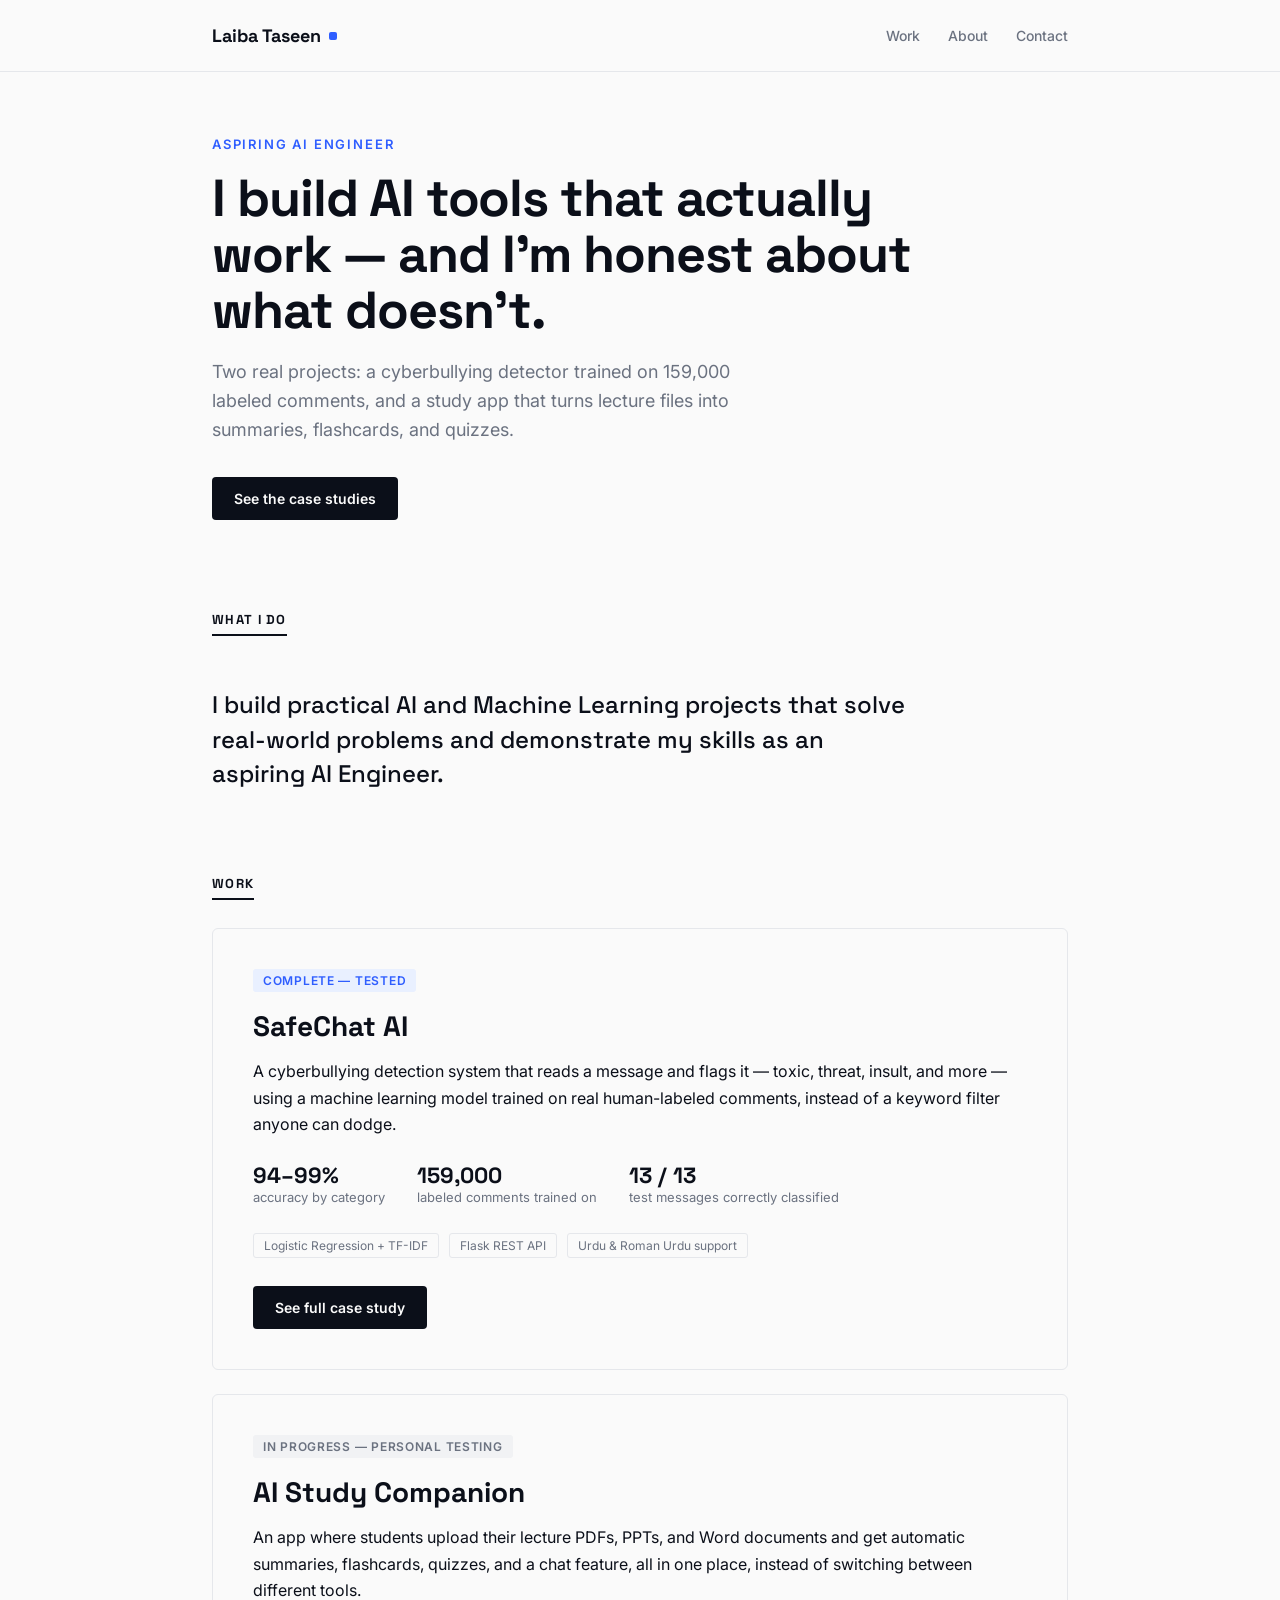
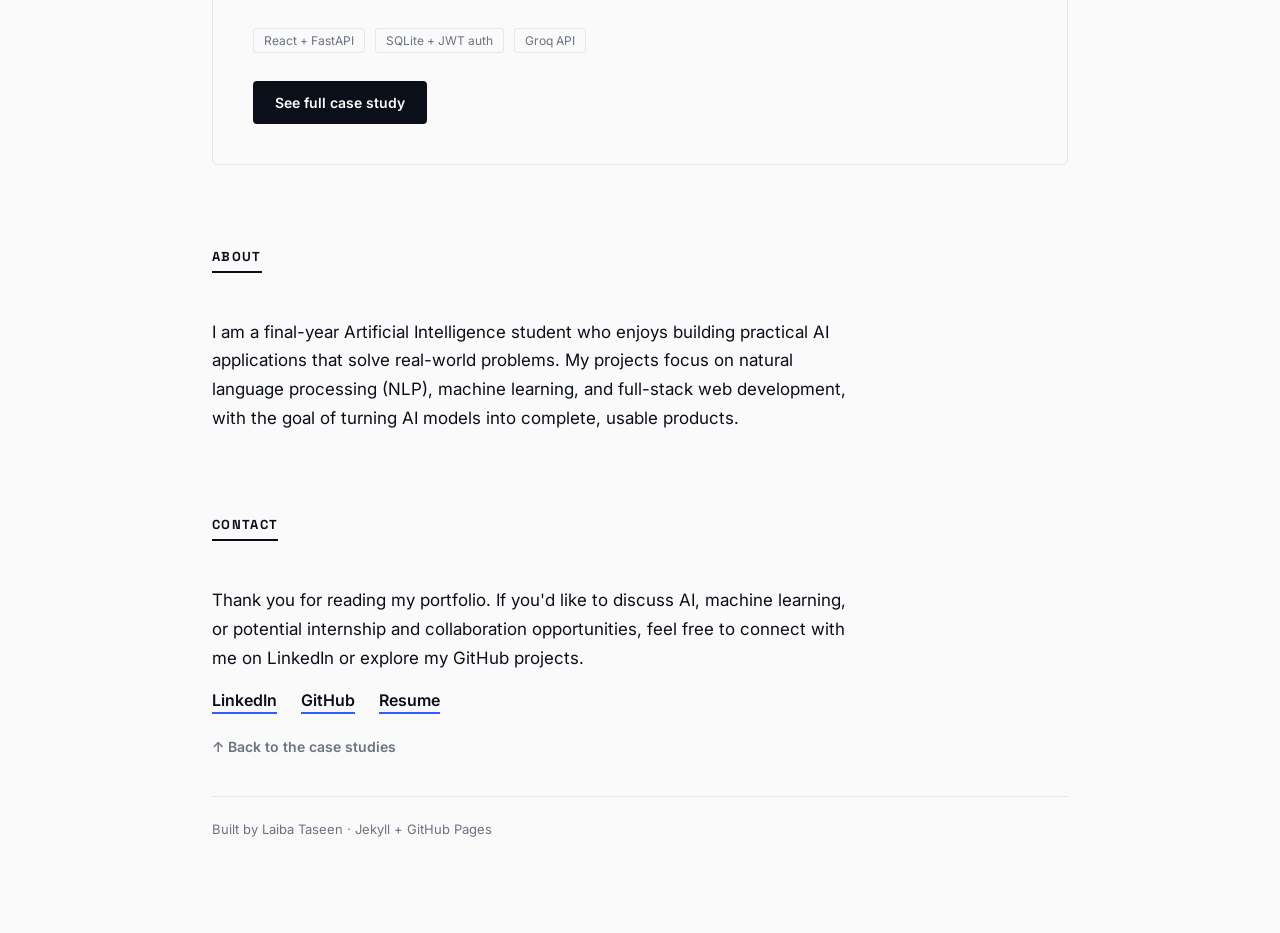
==== index.html @ e59ad2d5 "Add Resume link to contact section in index.html" ====
<!DOCTYPE html>
<html lang="en">
<head>
<meta charset="UTF-8">
<title>Laiba Taseen — AI Engineer Portfolio</title>
<meta name="viewport" content="width=device-width, initial-scale=1.0">
<meta name="description" content="AI portfolio of Laiba Taseen — SafeChat AI cyberbullying detection and AI Study Companion.">
<link rel="preconnect" href="https://fonts.googleapis.com">
<link href="https://fonts.googleapis.com/css2?family=Space+Grotesk:wght@500;700&family=Inter:wght@400;500;600&display=swap" rel="stylesheet">
<link rel="stylesheet" href="assets/style.css">
</head>
<body>

<nav class="site-nav">
  <div class="site-nav-inner">
    <a href="index.html" class="site-logo">Laiba Taseen<span class="dot"></span></a>
    <div class="site-links">
      <a href="#work">Work</a>
      <a href="#about">About</a>
      <a href="#contact">Contact</a>
    </div>
  </div>
</nav>

<div class="page">

  <section id="hero" style="margin-bottom:88px;">
    <div class="kicker">Aspiring AI Engineer</div>
    <h1>I build AI tools that actually work — and I'm honest about what doesn't.</h1>
    <p class="sub">Two real projects: a cyberbullying detector trained on 159,000 labeled comments, and a study app that turns lecture files into summaries, flashcards, and quizzes.</p>
    <a href="#work" class="btn btn-primary">See the case studies</a>
  </section>

  <section id="proof">
    <div class="section-label">What I do</div>
    <p class="proof">I build practical AI and Machine Learning projects that solve real-world problems and demonstrate my skills as an aspiring AI Engineer.</p>
  </section>

  <section id="work">
    <div class="section-label">Work</div>

    <div class="case-card" style="margin-bottom:24px;">
      <span class="case-status status-live">Complete — tested</span>
      <h3 class="case-title">SafeChat AI</h3>
      <p class="case-summary">A cyberbullying detection system that reads a message and flags it — toxic, threat, insult, and more — using a machine learning model trained on real human-labeled comments, instead of a keyword filter anyone can dodge.</p>
      <div class="stat-row">
        <div>
          <div class="stat-num">94–99%</div>
          <div class="stat-label">accuracy by category</div>
        </div>
        <div>
          <div class="stat-num">159,000</div>
          <div class="stat-label">labeled comments trained on</div>
        </div>
        <div>
          <div class="stat-num">13 / 13</div>
          <div class="stat-label">test messages correctly classified</div>
        </div>
      </div>
      <div class="case-meta-row">
        <span class="tag">Logistic Regression + TF-IDF</span>
        <span class="tag">Flask REST API</span>
        <span class="tag">Urdu &amp; Roman Urdu support</span>
      </div>
      <a href="safechat-ai.html" class="btn btn-primary">See full case study</a>
    </div>

    <div class="case-card">
      <span class="case-status status-progress">In progress — personal testing</span>
      <h3 class="case-title">AI Study Companion</h3>
      <p class="case-summary">An app where students upload their lecture PDFs, PPTs, and Word documents and get automatic summaries, flashcards, quizzes, and a chat feature, all in one place, instead of switching between different tools.</p>
      <div class="case-meta-row">
        <span class="tag">React + FastAPI</span>
        <span class="tag">SQLite + JWT auth</span>
        <span class="tag">Groq API</span>
      </div>
      <a href="study-companion.html" class="btn btn-primary">See full case study</a>
    </div>
  </section>

  <section id="about">
    <div class="section-label">About</div>
    <p class="about-text">I am a final-year Artificial Intelligence student who enjoys building practical AI applications that solve real-world problems. My projects focus on natural language processing (NLP), machine learning, and full-stack web development, with the goal of turning AI models into complete, usable products.</p>
  </section>

  <section id="contact" style="margin-bottom:40px;">
    <div class="section-label">Contact</div>
    <p class="about-text">Thank you for reading my portfolio. If you'd like to discuss AI, machine learning, or potential internship and collaboration opportunities, feel free to connect with me on LinkedIn or explore my GitHub projects.</p>
    <div class="contact-links">
      <a href="https://www.linkedin.com/in/laiba-taseen-3824a132b" target="_blank" rel="noopener">LinkedIn</a>
      <a href="https://github.com/LaibaTaseen" target="_blank" rel="noopener">GitHub</a>
      <a href="https://github.com/LaibaTaseen/laiba-portfolio/blob/main/assets/Laiba%20Taseen.pdf" target="_blank" rel="noopener">Resume</a>
    </div>
    <a href="#work" class="back-link" style="margin-top:24px;">↑ Back to the case studies</a>
  </section>

  <footer>
    Built by Laiba Taseen · Jekyll + GitHub Pages
  </footer>

</div>
</body>
</html>
---- assets/style.css ----
:root {
  --ink: #0B0F19;
  --paper: #FAFAFA;
  --blue: #2F5EFF;
  --slate: #6B7280;
  --line: #E5E7EB;
}
* { box-sizing: border-box; }
html { scroll-behavior: smooth; }
body {
  margin: 0;
  background: var(--paper);
  color: var(--ink);
  font-family: 'Inter', sans-serif;
  -webkit-font-smoothing: antialiased;
}
.page {
  max-width: 920px;
  margin: 0 auto;
  padding: 0 32px 96px;
}

/* Nav */
nav.site-nav {
  border-bottom: 1px solid var(--line);
  margin-bottom: 64px;
}
.site-nav-inner {
  max-width: 920px;
  margin: 0 auto;
  padding: 24px 32px;
  display: flex;
  justify-content: space-between;
  align-items: center;
}
.site-logo {
  font-family: 'Space Grotesk', sans-serif;
  font-weight: 700;
  font-size: 18px;
  color: var(--ink);
  text-decoration: none;
  display: flex;
  align-items: center;
  gap: 8px;
}
.site-logo .dot {
  width: 8px;
  height: 8px;
  background: var(--blue);
  border-radius: 2px;
  display: inline-block;
}
.site-links { display: flex; gap: 28px; }
.site-links a {
  font-size: 14px;
  font-weight: 500;
  color: var(--slate);
  text-decoration: none;
}
.site-links a:hover { color: var(--ink); }

/* Hero */
.kicker {
  font-family: 'Inter', sans-serif;
  font-weight: 600;
  font-size: 13px;
  letter-spacing: 0.14em;
  text-transform: uppercase;
  color: var(--blue);
  margin-bottom: 18px;
}
h1 {
  font-family: 'Space Grotesk', sans-serif;
  font-weight: 700;
  font-size: 52px;
  line-height: 1.08;
  letter-spacing: -0.02em;
  margin: 0 0 20px;
  max-width: 780px;
}
.sub {
  font-size: 18px;
  color: var(--slate);
  max-width: 560px;
  line-height: 1.6;
  margin: 0 0 32px;
}
.btn {
  display: inline-block;
  font-family: 'Inter', sans-serif;
  font-weight: 600;
  font-size: 14px;
  text-decoration: none;
  padding: 13px 22px;
  border-radius: 4px;
}
.btn-primary {
  background: var(--ink);
  color: var(--paper);
}
.btn-primary:hover { background: var(--blue); }
.btn-secondary {
  border: 1px solid var(--line);
  color: var(--ink);
  margin-left: 12px;
}
.btn-secondary:hover { border-color: var(--ink); }

section { margin-bottom: 80px; scroll-margin-top: 32px; }
.section-label {
  font-family: 'Space Grotesk', sans-serif;
  font-weight: 700;
  font-size: 13px;
  letter-spacing: 0.1em;
  text-transform: uppercase;
  color: var(--ink);
  border-bottom: 2px solid var(--ink);
  display: inline-block;
  padding-bottom: 6px;
  margin-bottom: 28px;
}

/* Proof statement */
.proof {
  font-family: 'Space Grotesk', sans-serif;
  font-weight: 500;
  font-size: 24px;
  line-height: 1.45;
  max-width: 700px;
  color: var(--ink);
}

/* Case preview cards */
.case-card {
  border: 1px solid var(--line);
  border-radius: 6px;
  padding: 40px;
}
.case-status {
  display: inline-block;
  font-size: 12px;
  font-weight: 600;
  letter-spacing: 0.06em;
  text-transform: uppercase;
  padding: 4px 10px;
  border-radius: 3px;
  margin-bottom: 16px;
}
.status-live { background: #E9F0FF; color: var(--blue); }
.status-progress { background: #F1F2F4; color: var(--slate); }
.case-title {
  font-family: 'Space Grotesk', sans-serif;
  font-weight: 700;
  font-size: 28px;
  margin: 0 0 14px;
}
.case-summary {
  font-size: 16px;
  line-height: 1.65;
  color: var(--ink);
  margin: 0 0 24px;
}
.case-meta-row {
  display: flex;
  flex-wrap: wrap;
  gap: 10px;
  margin-bottom: 28px;
}
.tag {
  font-size: 12px;
  color: var(--slate);
  border: 1px solid var(--line);
  border-radius: 3px;
  padding: 4px 10px;
}
.stat-row {
  display: flex;
  gap: 32px;
  margin-bottom: 28px;
  flex-wrap: wrap;
}
.stat-num {
  font-family: 'Space Grotesk', sans-serif;
  font-weight: 700;
  font-size: 22px;
  color: var(--ink);
}
.stat-label {
  font-size: 13px;
  color: var(--slate);
}

/* About */
.about-text {
  font-size: 17px;
  line-height: 1.7;
  max-width: 640px;
  color: var(--ink);
}

/* Contact */
.contact-links {
  display: flex;
  gap: 24px;
  margin-top: 8px;
}
.contact-links a {
  font-weight: 600;
  color: var(--ink);
  text-decoration: none;
  border-bottom: 2px solid var(--blue);
  padding-bottom: 2px;
}

footer {
  border-top: 1px solid var(--line);
  margin-top: 40px;
  padding-top: 24px;
  font-size: 13px;
  color: var(--slate);
}

/* Case study page */
.case-page-header { margin-bottom: 56px; }
.case-page-title {
  font-family: 'Space Grotesk', sans-serif;
  font-weight: 700;
  font-size: 44px;
  line-height: 1.08;
  letter-spacing: -0.02em;
  margin: 16px 0 20px;
  max-width: 780px;
}
.case-page-summary {
  font-size: 18px;
  color: var(--slate);
  max-width: 620px;
  line-height: 1.6;
}
.beat {
  margin-bottom: 56px;
}
.beat-label {
  font-family: 'Space Grotesk', sans-serif;
  font-weight: 700;
  font-size: 13px;
  letter-spacing: 0.1em;
  text-transform: uppercase;
  color: var(--blue);
  margin-bottom: 18px;
}
.beat p {
  font-size: 17px;
  line-height: 1.7;
  margin: 0 0 16px;
  max-width: 720px;
}
.callout {
  border-left: 3px solid var(--blue);
  padding: 4px 0 4px 22px;
  margin: 28px 0;
}
.callout p {
  font-size: 16px;
  color: var(--ink);
  margin: 0;
}
.back-link {
  display: inline-block;
  margin-top: 8px;
  font-size: 14px;
  font-weight: 600;
  color: var(--slate);
  text-decoration: none;
}
.back-link:hover { color: var(--ink); }

@media (max-width: 640px) {
  .site-nav-inner { flex-direction: column; gap: 16px; align-items: flex-start; }
  h1 { font-size: 34px; }
  .case-page-title { font-size: 30px; }
  .case-card { padding: 24px; }
  .stat-row { gap: 20px; }
  .btn-secondary { margin-left: 0; margin-top: 12px; }
}
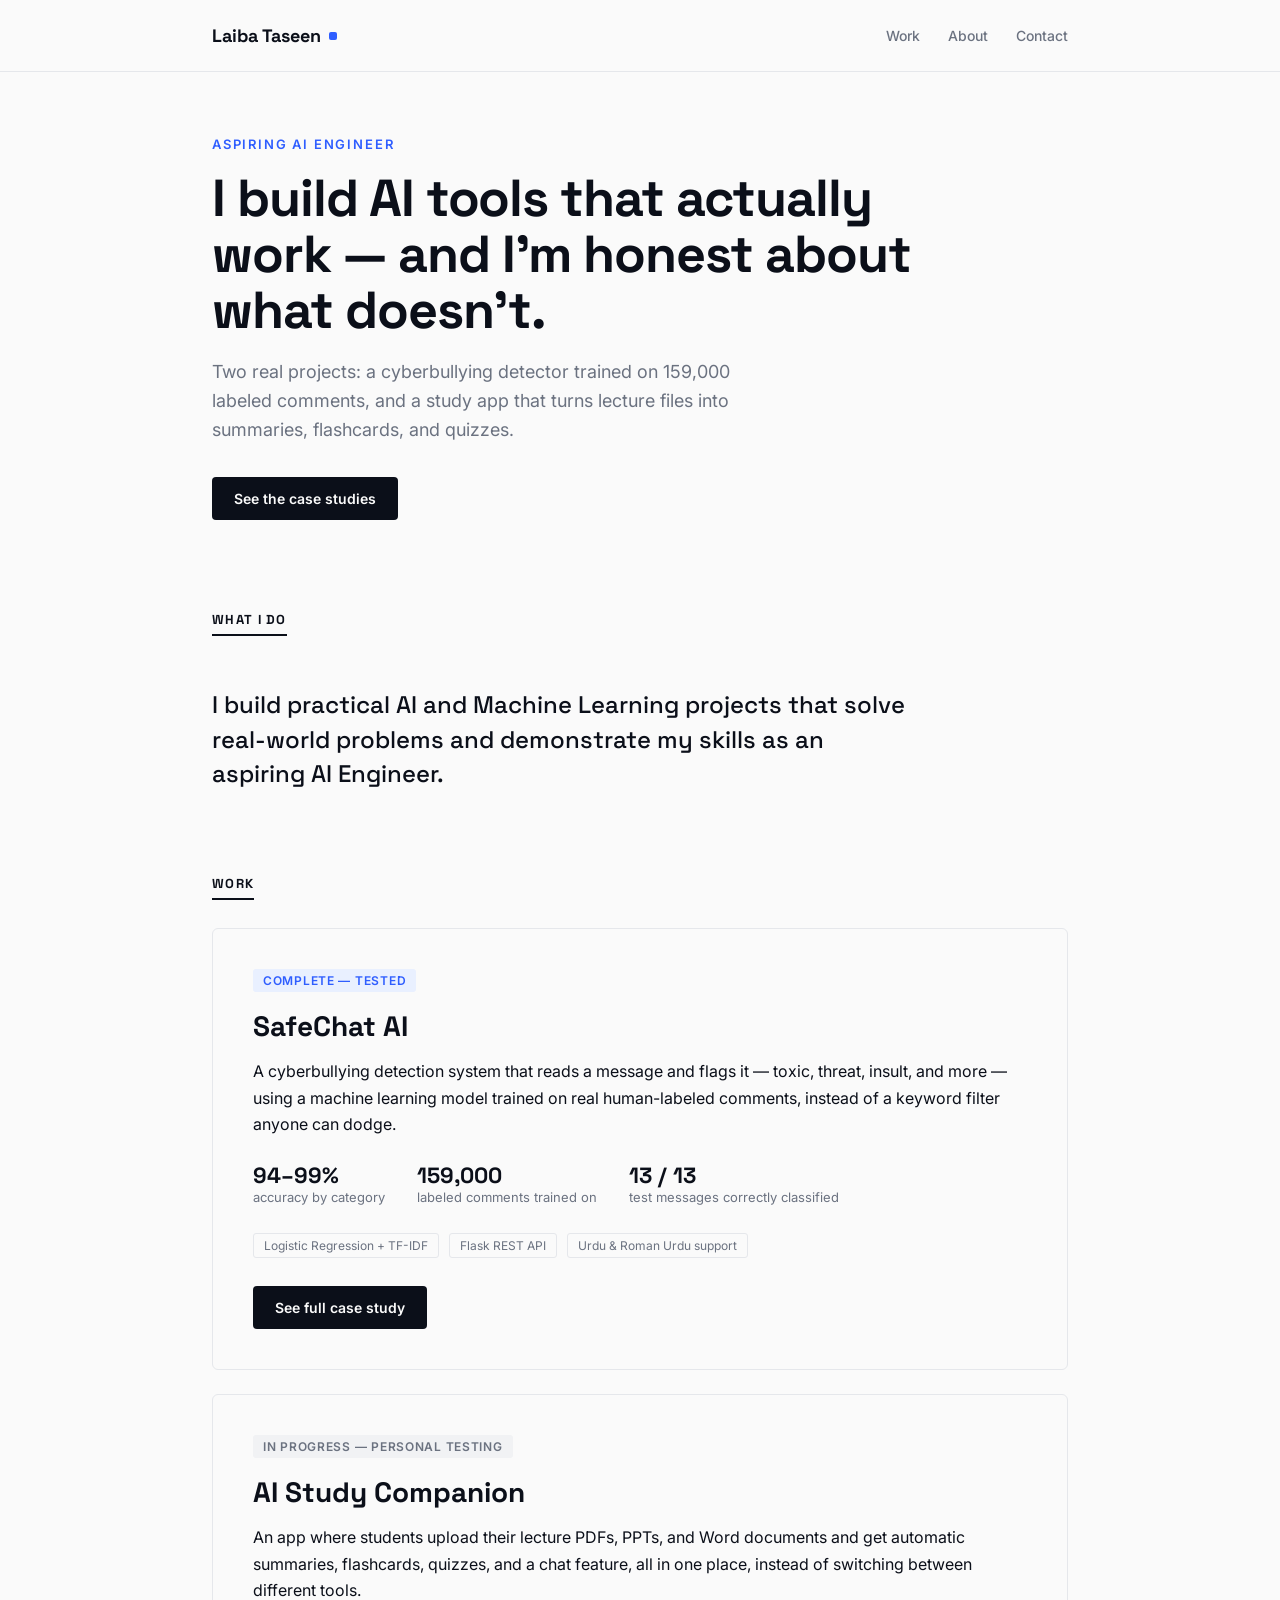
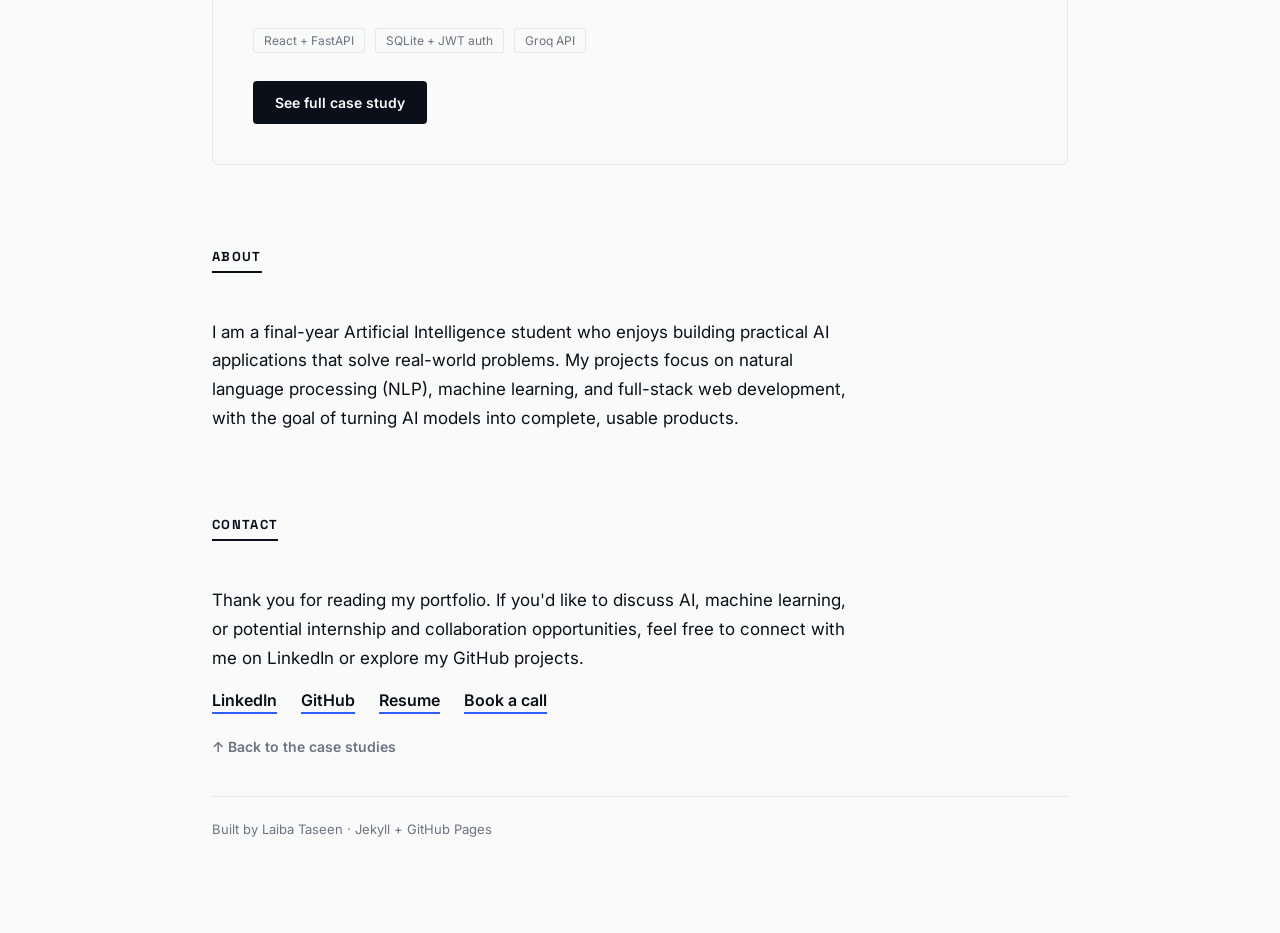
==== commit 9616a076: "Add 'Book a call' link to contact section" ====
--- a/index.html
+++ b/index.html
@@ -89,7 +89,8 @@
     <div class="contact-links">
       <a href="https://www.linkedin.com/in/laiba-taseen-3824a132b" target="_blank" rel="noopener">LinkedIn</a>
       <a href="https://github.com/LaibaTaseen" target="_blank" rel="noopener">GitHub</a>
-      <a href="https://github.com/LaibaTaseen/laiba-portfolio/blob/main/assets/Laiba%20Taseen.pdf" target="_blank" rel="noopener">Resume</a>
+     <a href="https://laibataseen.github.io/laiba-portfolio/assets/Laiba%20Taseen.pdf" target="_blank" rel="noopener">Resume</a>
+      <a href="https://calendly.com/laibataseen99/30min" target="_blank" rel="noopener">Book a call</a>
     </div>
     <a href="#work" class="back-link" style="margin-top:24px;">↑ Back to the case studies</a>
   </section>
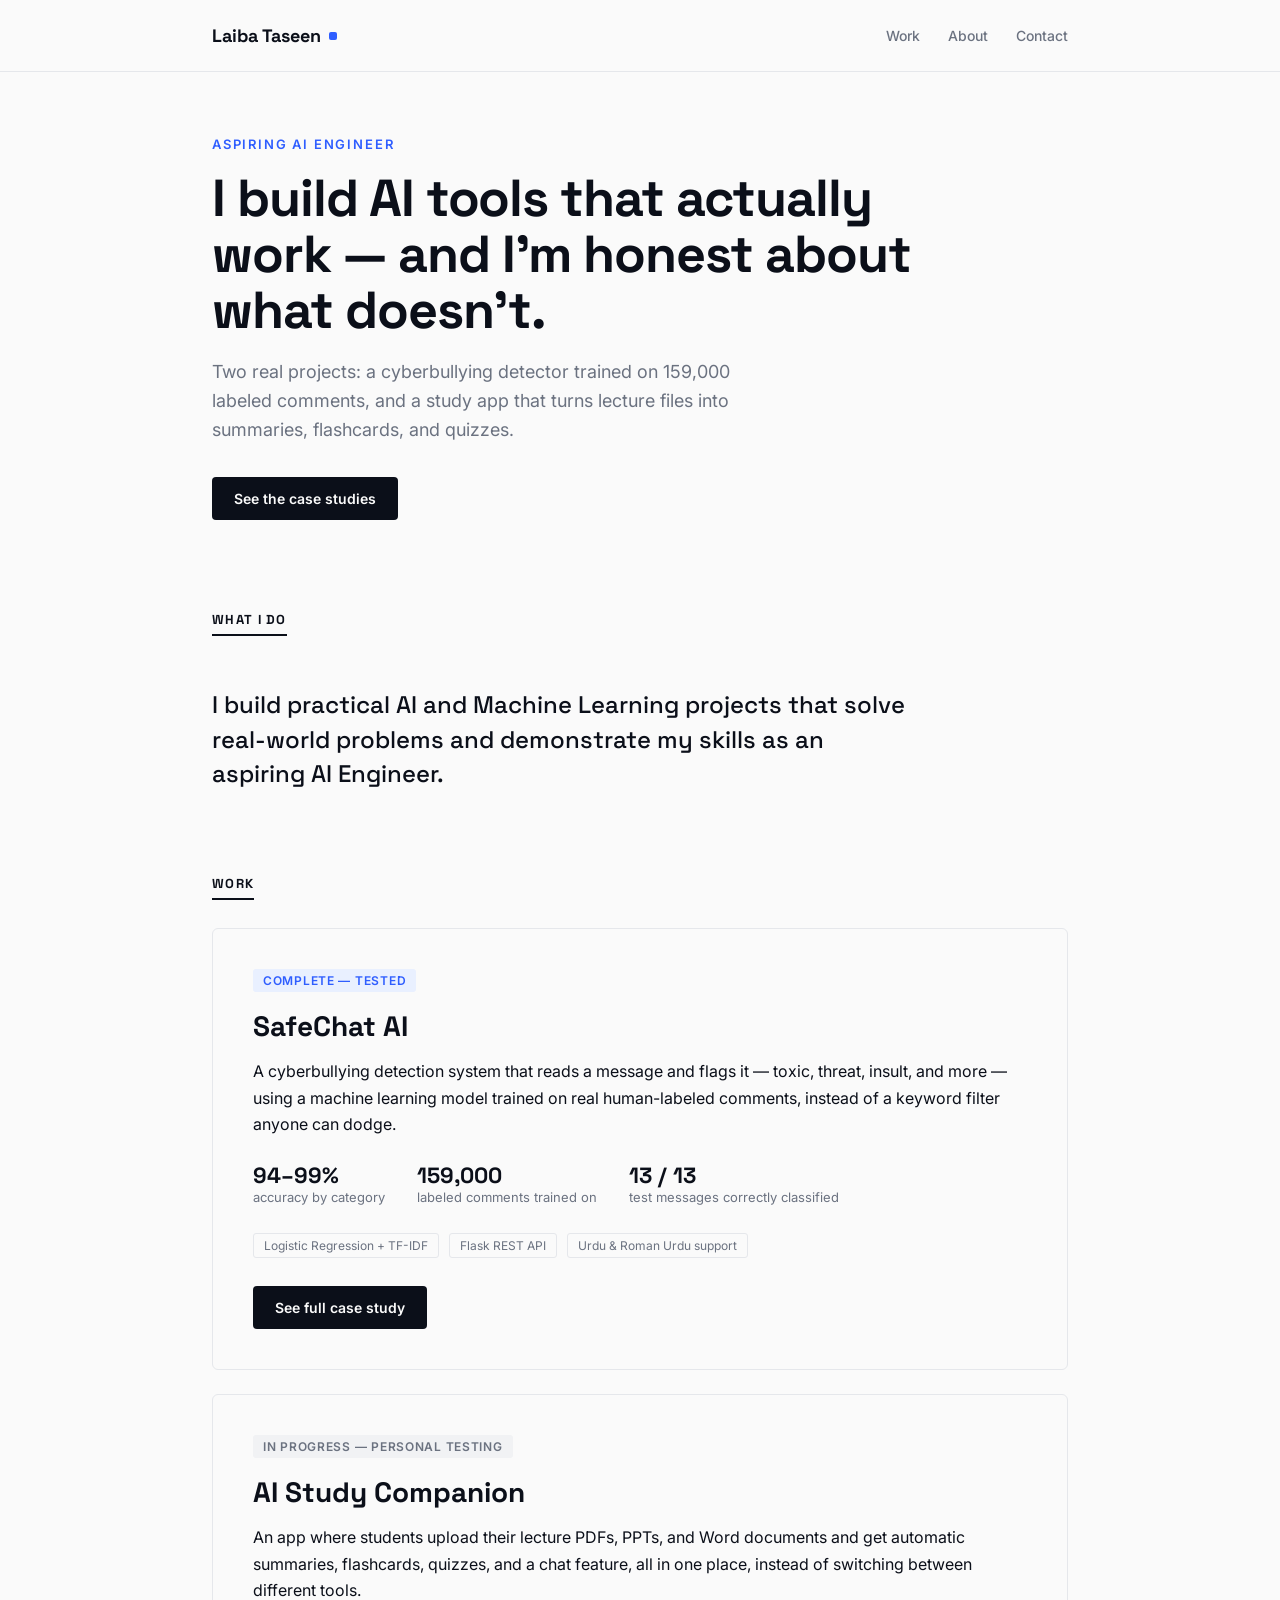
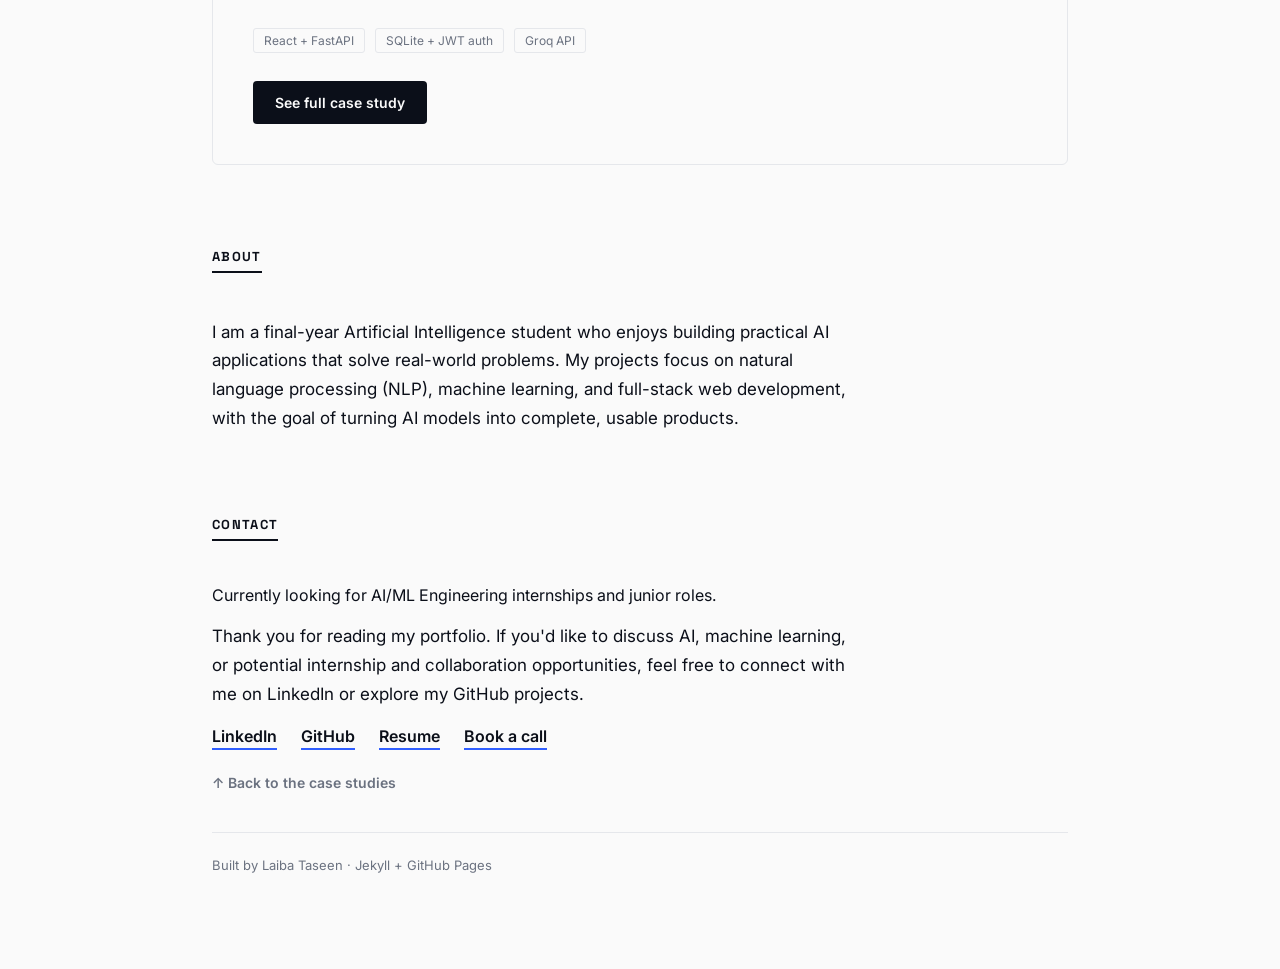
==== commit a5ccc290: "Update contact section with internship details Added a paragraph about seeking AI/ML internships." ====
--- a/index.html
+++ b/index.html
@@ -85,6 +85,7 @@
 
   <section id="contact" style="margin-bottom:40px;">
     <div class="section-label">Contact</div>
+    <p>Currently looking for AI/ML Engineering internships and junior roles.</p>
     <p class="about-text">Thank you for reading my portfolio. If you'd like to discuss AI, machine learning, or potential internship and collaboration opportunities, feel free to connect with me on LinkedIn or explore my GitHub projects.</p>
     <div class="contact-links">
       <a href="https://www.linkedin.com/in/laiba-taseen-3824a132b" target="_blank" rel="noopener">LinkedIn</a>
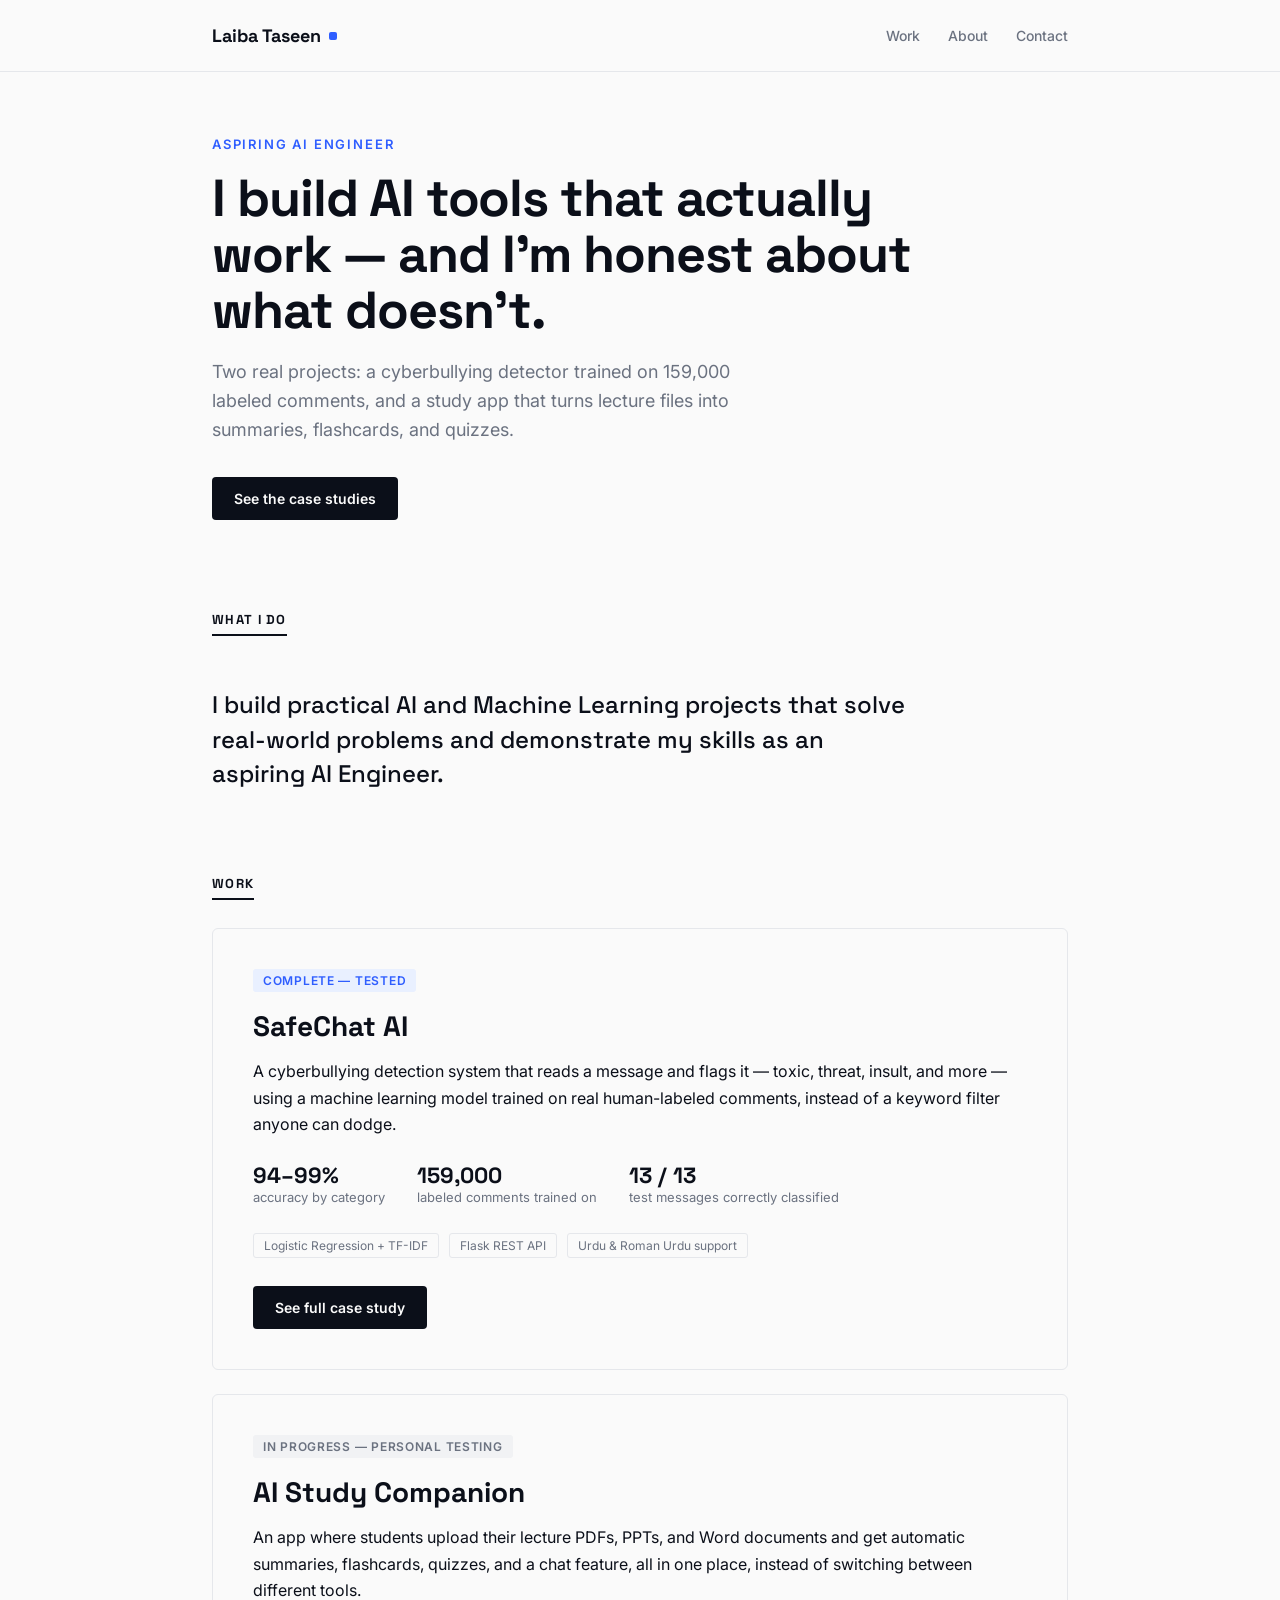
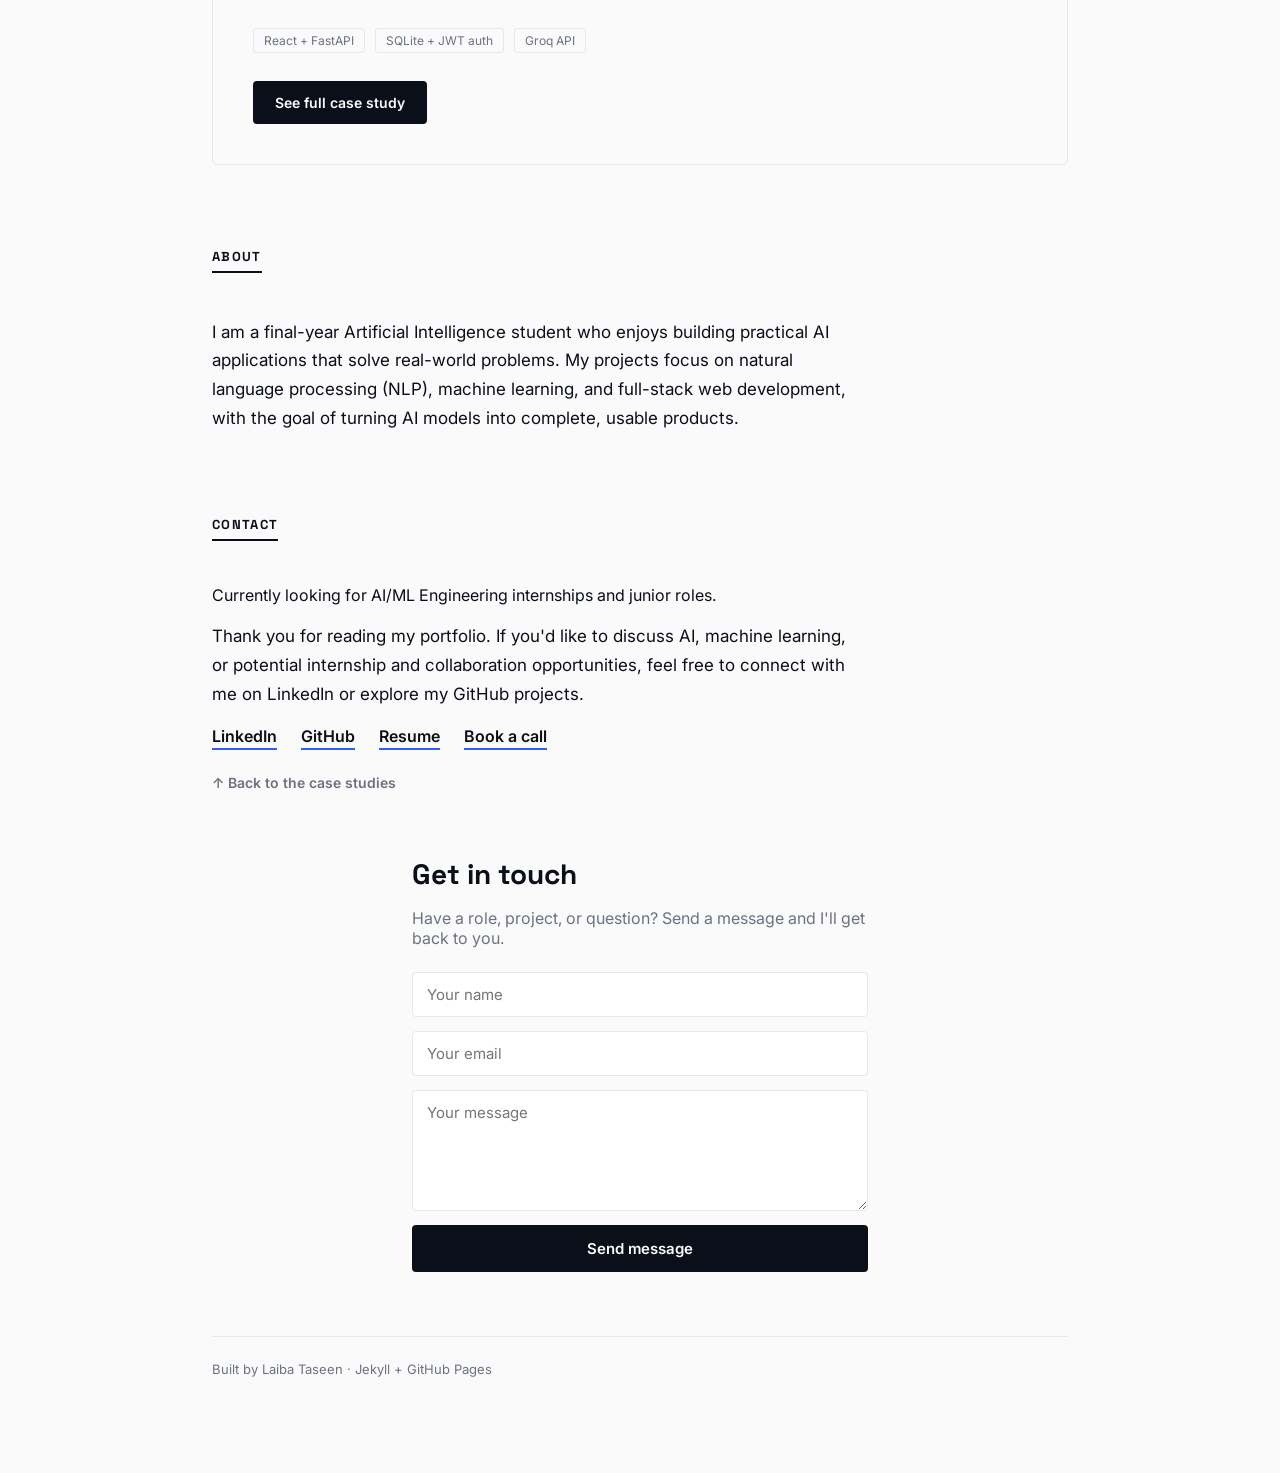
==== commit 176b8314: "Add contact form section to index.html" ====
--- a/index.html
+++ b/index.html
@@ -94,6 +94,30 @@
       <a href="https://calendly.com/laibataseen99/30min" target="_blank" rel="noopener">Book a call</a>
     </div>
     <a href="#work" class="back-link" style="margin-top:24px;">↑ Back to the case studies</a>
+
+    <section id="contact-form" style="max-width: 520px; margin: 64px auto; padding: 0 32px;">
+  <h2 style="font-family: 'Space Grotesk', sans-serif; font-weight: 700; font-size: 28px; color: #0B0F19; margin-bottom: 12px;">Get in touch</h2>
+  <p style="color: #6B7280; font-size: 16px; margin-bottom: 24px;">Have a role, project, or question? Send a message and I'll get back to you.</p>
+
+  <form action="https://formspree.io/f/xrpzepdy" method="POST" style="display: flex; flex-direction: column; gap: 14px;">
+    <input type="text" name="name" placeholder="Your name" required
+      style="padding: 12px 14px; border: 1px solid #E5E7EB; border-radius: 4px; font-family: 'Inter', sans-serif; font-size: 15px;">
+
+    <input type="email" name="email" placeholder="Your email" required
+      style="padding: 12px 14px; border: 1px solid #E5E7EB; border-radius: 4px; font-family: 'Inter', sans-serif; font-size: 15px;">
+
+    <textarea name="message" placeholder="Your message" required rows="5"
+      style="padding: 12px 14px; border: 1px solid #E5E7EB; border-radius: 4px; font-family: 'Inter', sans-serif; font-size: 15px; resize: vertical;"></textarea>
+
+    <!-- Honeypot field to block spam bots, keep this hidden -->
+    <input type="text" name="_gotcha" style="display:none">
+
+    <button type="submit"
+      style="background: #0B0F19; color: #FAFAFA; border: none; padding: 14px 24px; border-radius: 4px; font-family: 'Inter', sans-serif; font-weight: 600; font-size: 15px; cursor: pointer;">
+      Send message
+    </button>
+  </form>
+</section>
   </section>
 
   <footer>
